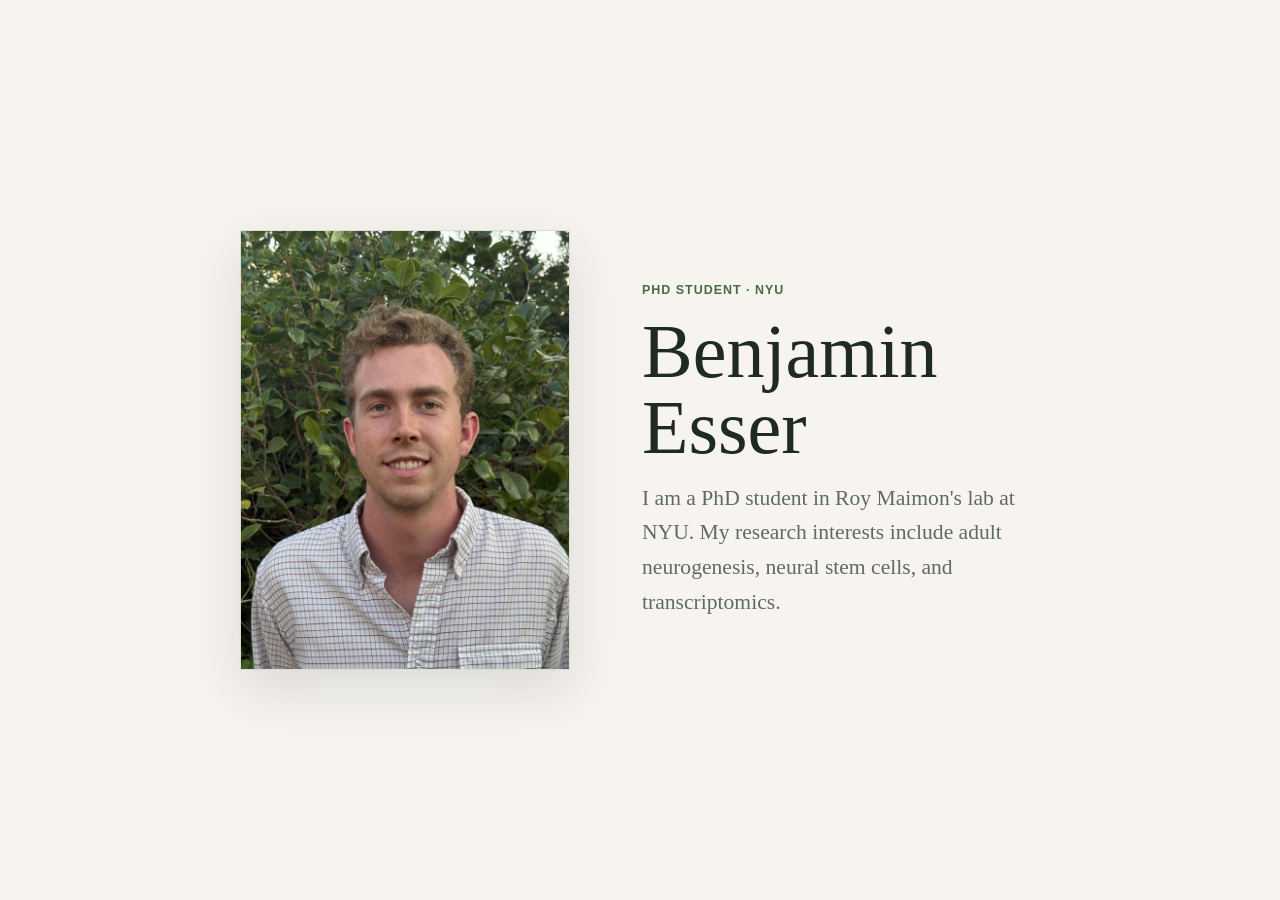
==== index.html @ 0daadc5e "Create initial personal website" ====
<!doctype html>
<html lang="en">
  <head>
    <meta charset="utf-8">
    <meta name="viewport" content="width=device-width, initial-scale=1">
    <meta
      name="description"
      content="Benjamin Esser is a PhD student in Roy Maimon's lab at NYU studying adult neurogenesis, neural stem cells, and transcriptomics."
    >
    <title>Benjamin Esser</title>
    <link rel="stylesheet" href="styles.css">
  </head>
  <body>
    <main class="profile" aria-labelledby="page-title">
      <img
        class="profile-photo"
        src="assets/headshot.jpg"
        alt="Benjamin Esser"
        width="675"
        height="900"
      >

      <section class="profile-copy">
        <p class="eyebrow">PhD Student · NYU</p>
        <h1 id="page-title">Benjamin Esser</h1>
        <p>
          I am a PhD student in Roy Maimon's lab at NYU. My research interests
          include adult neurogenesis, neural stem cells, and transcriptomics.
        </p>
      </section>
    </main>
  </body>
</html>
---- styles.css ----
:root {
  color-scheme: light;
  --background: #f7f4ef;
  --text: #1f2a24;
  --muted: #5f6b62;
  --accent: #486a46;
  --surface: #ffffff;
  --border: #d9ded5;
}

* {
  box-sizing: border-box;
}

body {
  margin: 0;
  min-height: 100vh;
  display: grid;
  place-items: center;
  background: var(--background);
  color: var(--text);
  font-family: Georgia, "Times New Roman", serif;
  line-height: 1.6;
}

.profile {
  width: min(100%, 960px);
  display: grid;
  grid-template-columns: minmax(220px, 330px) minmax(0, 1fr);
  gap: clamp(2rem, 6vw, 4.5rem);
  align-items: center;
  padding: clamp(2rem, 7vw, 5rem);
}

.profile-photo {
  width: 100%;
  height: auto;
  display: block;
  border: 1px solid var(--border);
  box-shadow: 0 20px 50px rgb(31 42 36 / 12%);
}

.profile-copy {
  max-width: 34rem;
}

.eyebrow {
  margin: 0 0 0.75rem;
  color: var(--accent);
  font-family: -apple-system, BlinkMacSystemFont, "Segoe UI", sans-serif;
  font-size: 0.78rem;
  font-weight: 700;
  letter-spacing: 0.08em;
  text-transform: uppercase;
}

h1 {
  margin: 0 0 1rem;
  font-size: clamp(2.4rem, 7vw, 4.75rem);
  font-weight: 400;
  line-height: 1;
}

p {
  margin: 0;
  color: var(--muted);
  font-size: clamp(1.08rem, 2vw, 1.35rem);
}

@media (max-width: 720px) {
  body {
    place-items: start center;
  }

  .profile {
    grid-template-columns: 1fr;
    padding: 1.25rem;
  }

  .profile-photo {
    max-width: 420px;
  }
}
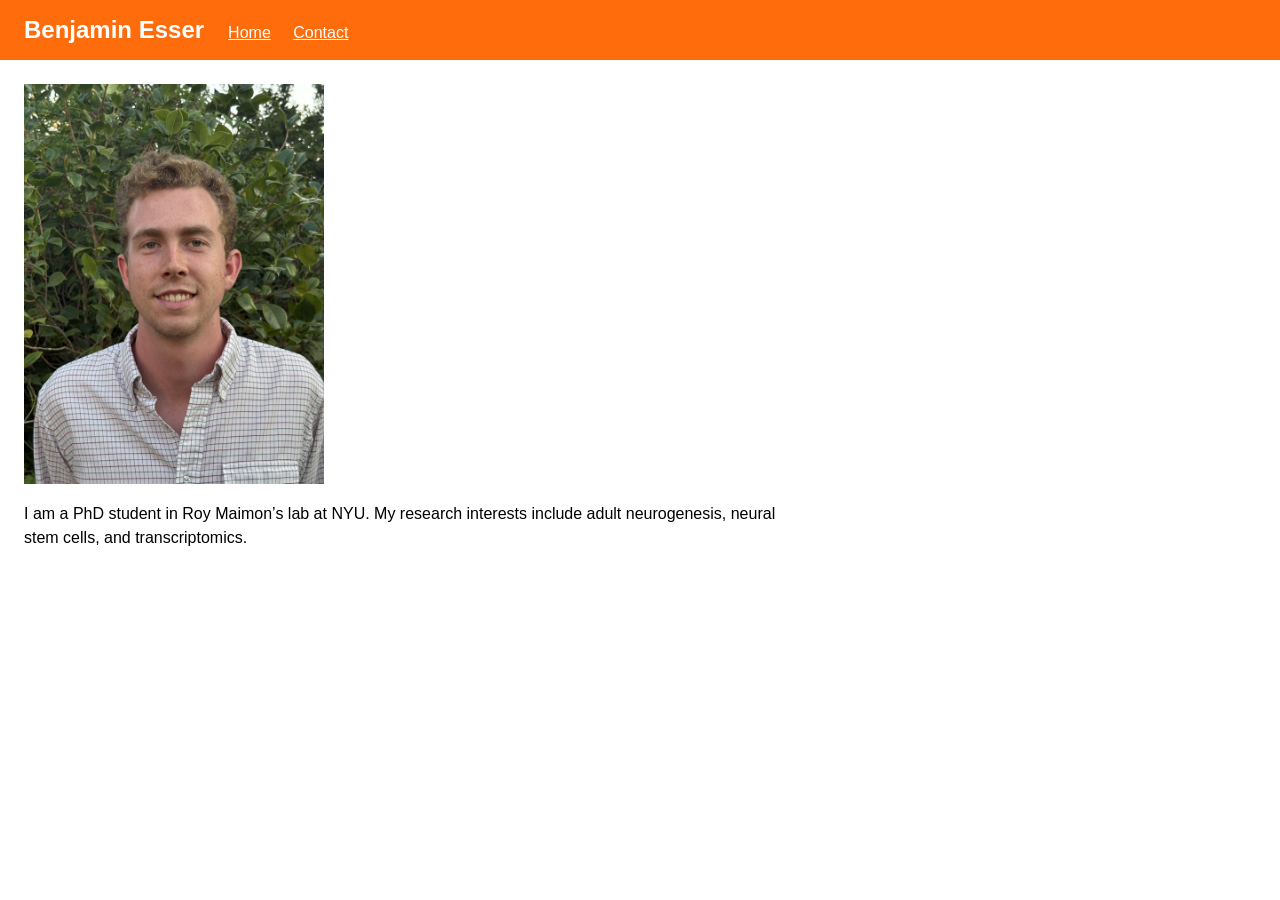
==== commit 96e21bed: "Simplify academic website layout" ====
--- a/index.html
+++ b/index.html
@@ -11,23 +11,26 @@
     <link rel="stylesheet" href="styles.css">
   </head>
   <body>
-    <main class="profile" aria-labelledby="page-title">
+    <header>
+      <div class="site-title">Benjamin Esser</div>
+      <nav aria-label="Main navigation">
+        <a href="index.html">Home</a>
+        <a href="contact.html">Contact</a>
+      </nav>
+    </header>
+
+    <main>
       <img
-        class="profile-photo"
+        class="headshot"
         src="assets/headshot.jpg"
         alt="Benjamin Esser"
-        width="675"
-        height="900"
+        width="300"
+        height="400"
       >
-
-      <section class="profile-copy">
-        <p class="eyebrow">PhD Student · NYU</p>
-        <h1 id="page-title">Benjamin Esser</h1>
-        <p>
-          I am a PhD student in Roy Maimon's lab at NYU. My research interests
-          include adult neurogenesis, neural stem cells, and transcriptomics.
-        </p>
-      </section>
+      <p>
+        I am a PhD student in Roy Maimon’s lab at NYU. My research interests
+        include adult neurogenesis, neural stem cells, and transcriptomics.
+      </p>
     </main>
   </body>
 </html>
--- a/styles.css
+++ b/styles.css
@@ -1,83 +1,41 @@
-:root {
-  color-scheme: light;
-  --background: #f7f4ef;
-  --text: #1f2a24;
-  --muted: #5f6b62;
-  --accent: #486a46;
-  --surface: #ffffff;
-  --border: #d9ded5;
+body {
+  margin: 0;
+  background: #ffffff;
+  color: #000000;
+  font-family: Arial, Helvetica, sans-serif;
+  font-size: 16px;
+  line-height: 1.5;
 }
 
-* {
-  box-sizing: border-box;
+header {
+  background: #ff6c0c;
+  color: #ffffff;
+  display: flex;
+  align-items: baseline;
+  gap: 24px;
+  padding: 12px 24px;
 }
 
-body {
-  margin: 0;
-  min-height: 100vh;
-  display: grid;
-  place-items: center;
-  background: var(--background);
-  color: var(--text);
-  font-family: Georgia, "Times New Roman", serif;
-  line-height: 1.6;
+.site-title {
+  font-size: 24px;
+  font-weight: bold;
 }
 
-.profile {
-  width: min(100%, 960px);
-  display: grid;
-  grid-template-columns: minmax(220px, 330px) minmax(0, 1fr);
-  gap: clamp(2rem, 6vw, 4.5rem);
-  align-items: center;
-  padding: clamp(2rem, 7vw, 5rem);
+nav a {
+  color: #ffffff;
+  margin-right: 18px;
+  text-decoration: underline;
 }
 
-.profile-photo {
-  width: 100%;
-  height: auto;
-  display: block;
-  border: 1px solid var(--border);
-  box-shadow: 0 20px 50px rgb(31 42 36 / 12%);
+main {
+  max-width: 760px;
+  margin: 24px;
 }
 
-.profile-copy {
-  max-width: 34rem;
+.headshot {
+  display: block;
+  width: 300px;
+  max-width: 100%;
+  height: auto;
+  margin-bottom: 18px;
 }
-
-.eyebrow {
-  margin: 0 0 0.75rem;
-  color: var(--accent);
-  font-family: -apple-system, BlinkMacSystemFont, "Segoe UI", sans-serif;
-  font-size: 0.78rem;
-  font-weight: 700;
-  letter-spacing: 0.08em;
-  text-transform: uppercase;
-}
-
-h1 {
-  margin: 0 0 1rem;
-  font-size: clamp(2.4rem, 7vw, 4.75rem);
-  font-weight: 400;
-  line-height: 1;
-}
-
-p {
-  margin: 0;
-  color: var(--muted);
-  font-size: clamp(1.08rem, 2vw, 1.35rem);
-}
-
-@media (max-width: 720px) {
-  body {
-    place-items: start center;
-  }
-
-  .profile {
-    grid-template-columns: 1fr;
-    padding: 1.25rem;
-  }
-
-  .profile-photo {
-    max-width: 420px;
-  }
-}
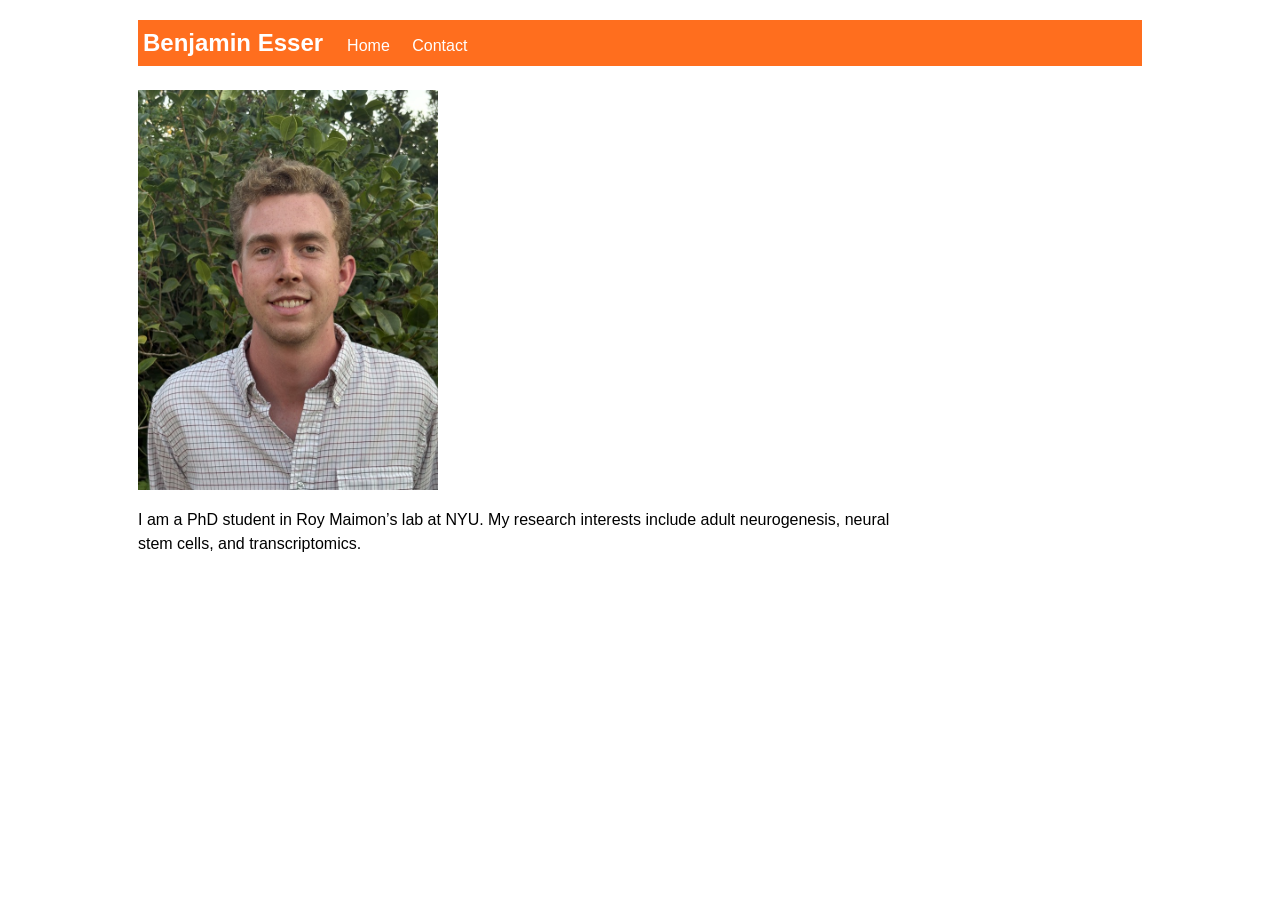
==== commit c32ac0c2: "Inset header in page container" ====
--- a/index.html
+++ b/index.html
@@ -11,26 +11,28 @@
     <link rel="stylesheet" href="styles.css">
   </head>
   <body>
-    <header>
-      <div class="site-title">Benjamin Esser</div>
-      <nav aria-label="Main navigation">
-        <a href="index.html">Home</a>
-        <a href="contact.html">Contact</a>
-      </nav>
-    </header>
+    <div class="container">
+      <header>
+        <div class="site-title">Benjamin Esser</div>
+        <nav aria-label="Main navigation">
+          <a href="index.html">Home</a>
+          <a href="contact.html">Contact</a>
+        </nav>
+      </header>
 
-    <main>
-      <img
-        class="headshot"
-        src="assets/headshot.jpg"
-        alt="Benjamin Esser"
-        width="300"
-        height="400"
-      >
-      <p>
-        I am a PhD student in Roy Maimon’s lab at NYU. My research interests
-        include adult neurogenesis, neural stem cells, and transcriptomics.
-      </p>
-    </main>
+      <main>
+        <img
+          class="headshot"
+          src="assets/headshot.jpg"
+          alt="Benjamin Esser"
+          width="300"
+          height="400"
+        >
+        <p>
+          I am a PhD student in Roy Maimon’s lab at NYU. My research interests
+          include adult neurogenesis, neural stem cells, and transcriptomics.
+        </p>
+      </main>
+    </div>
   </body>
 </html>
--- a/styles.css
+++ b/styles.css
@@ -7,13 +7,22 @@
   line-height: 1.5;
 }
 
+.container {
+  margin: 10px;
+  margin-left: 10%;
+  margin-right: 10%;
+  padding: 10px;
+  background: #ffffff;
+}
+
 header {
-  background: #ff6c0c;
+  background-color: #ff6e1e;
   color: #ffffff;
   display: flex;
   align-items: baseline;
   gap: 24px;
-  padding: 12px 24px;
+  padding: 5px;
+  margin-bottom: 5px;
 }
 
 .site-title {
@@ -24,12 +33,20 @@
 nav a {
   color: #ffffff;
   margin-right: 18px;
+}
+
+nav a,
+nav a:visited {
+  text-decoration: none;
+}
+
+nav a:hover {
   text-decoration: underline;
 }
 
 main {
   max-width: 760px;
-  margin: 24px;
+  margin-top: 24px;
 }
 
 .headshot {
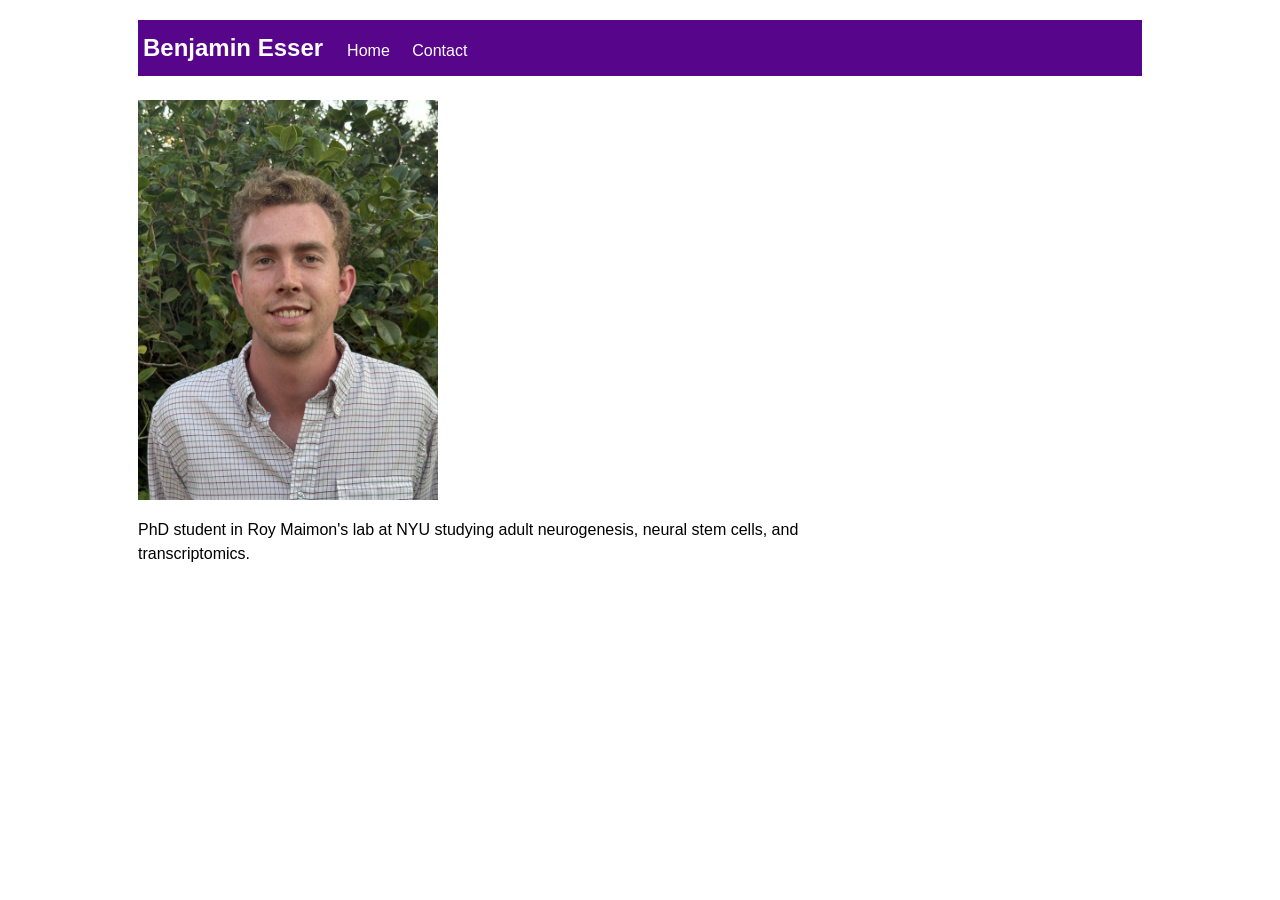
==== commit fa5f7666: "Update homepage blurb" ====
--- a/index.html
+++ b/index.html
@@ -29,8 +29,8 @@
           height="400"
         >
         <p>
-          I am a PhD student in Roy Maimon’s lab at NYU. My research interests
-          include adult neurogenesis, neural stem cells, and transcriptomics.
+          PhD student in Roy Maimon's lab at NYU studying adult neurogenesis,
+          neural stem cells, and transcriptomics.
         </p>
       </main>
     </div>
--- a/styles.css
+++ b/styles.css
@@ -16,12 +16,12 @@
 }
 
 header {
-  background-color: #ff6e1e;
+  background-color: #57068c;
   color: #ffffff;
   display: flex;
   align-items: baseline;
   gap: 24px;
-  padding: 5px;
+  padding: 10px 5px;
   margin-bottom: 5px;
 }
 
